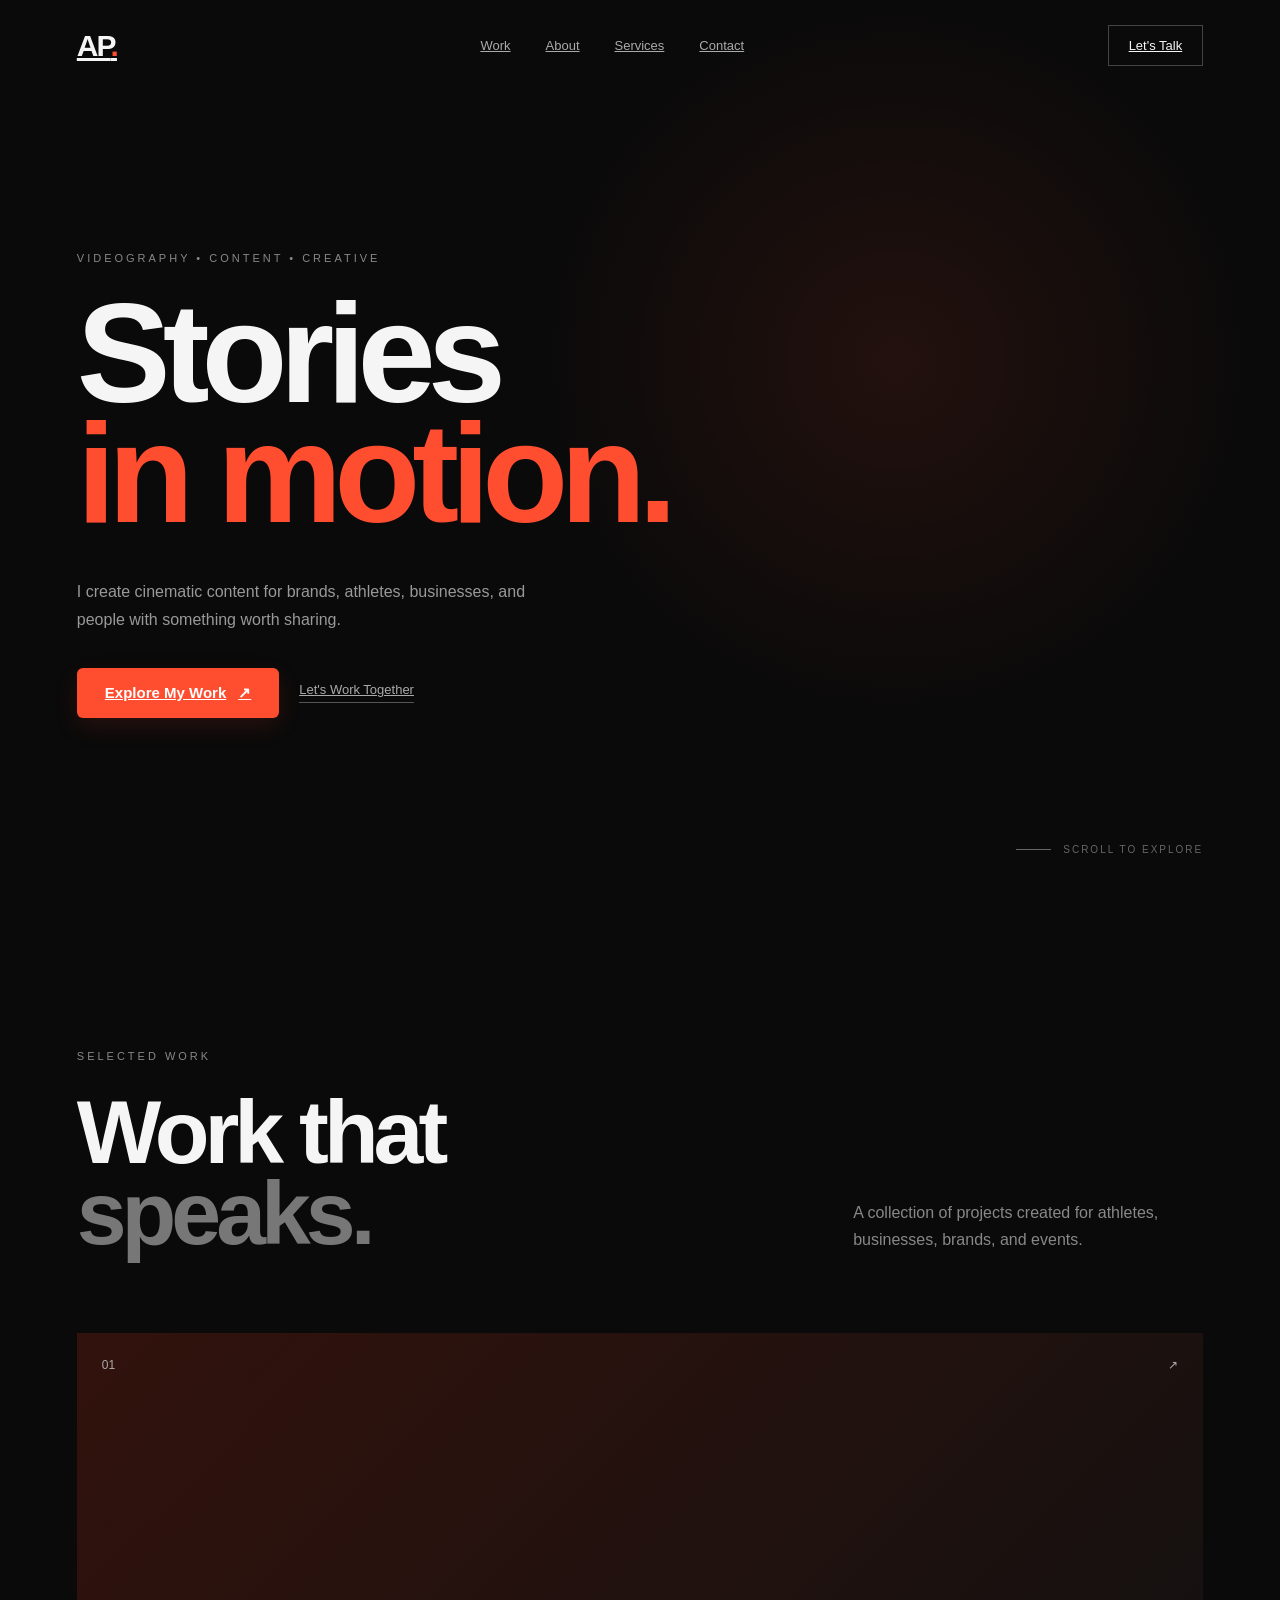
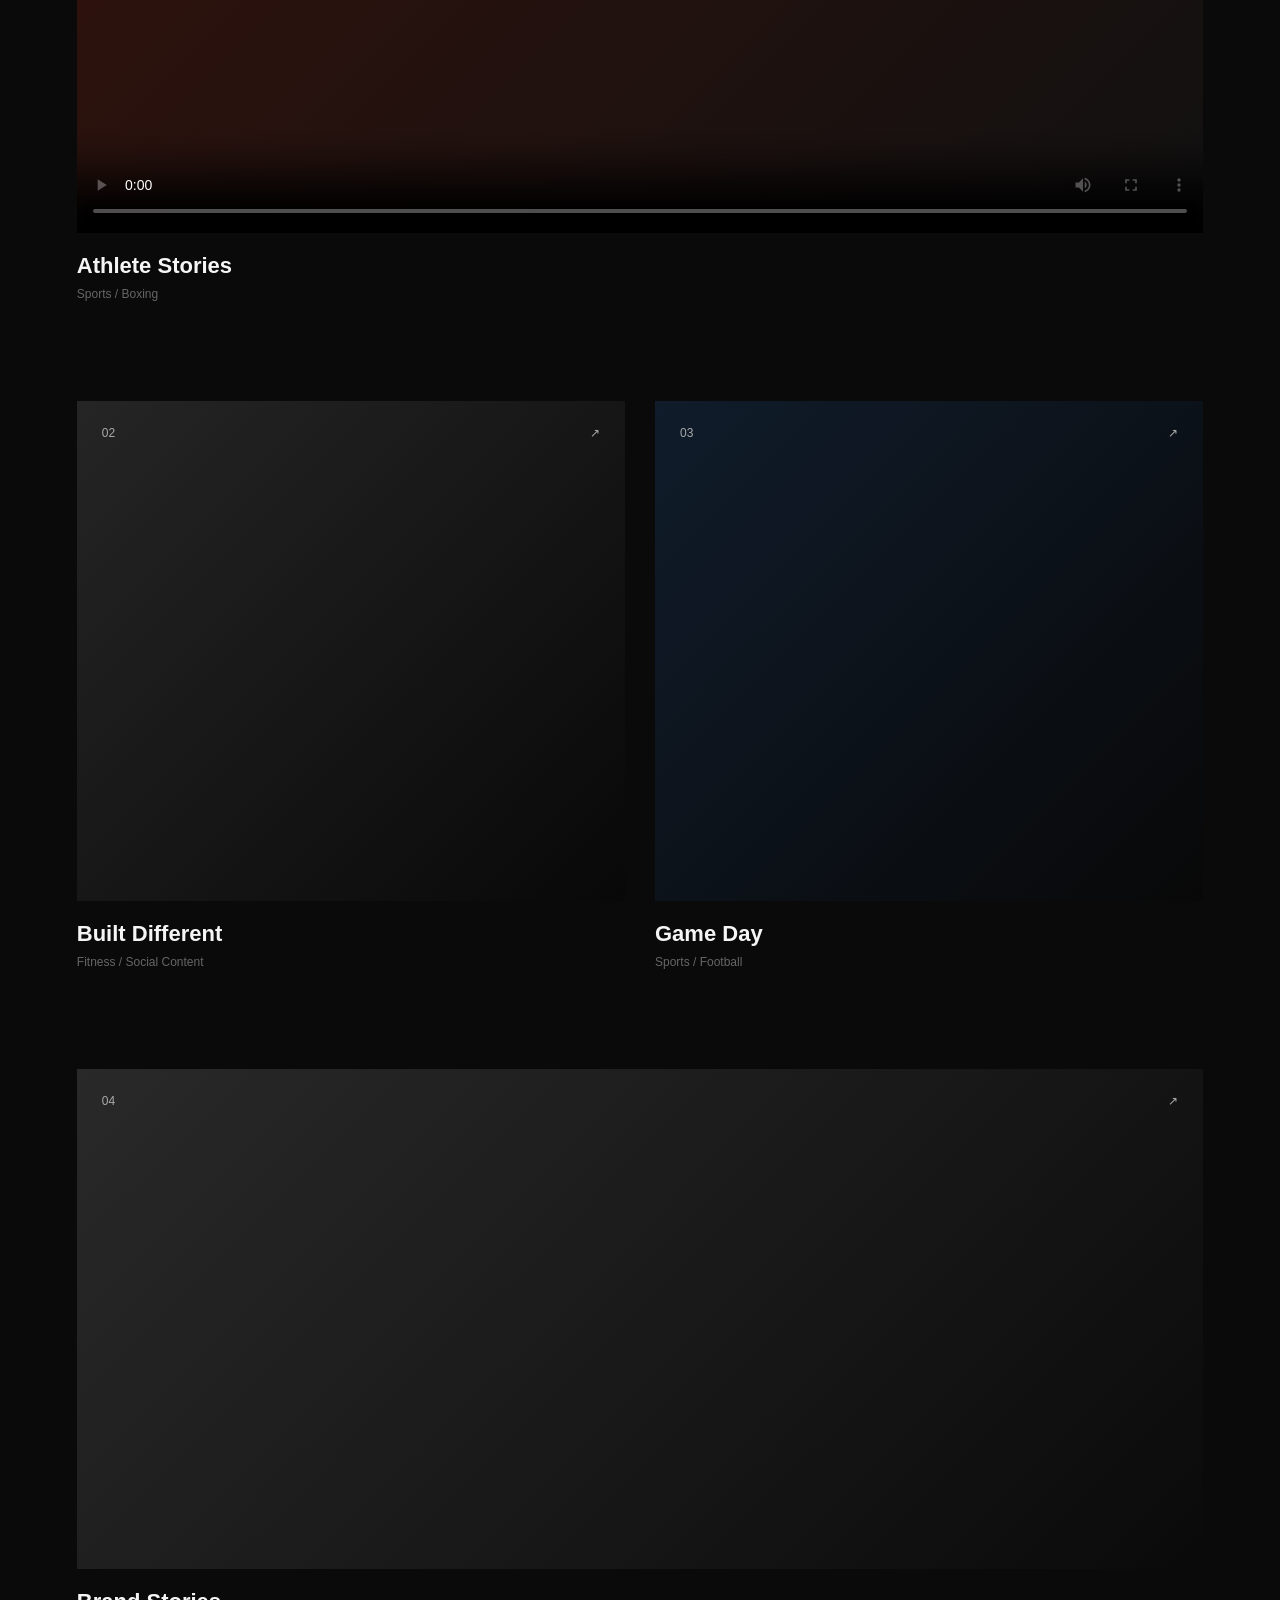
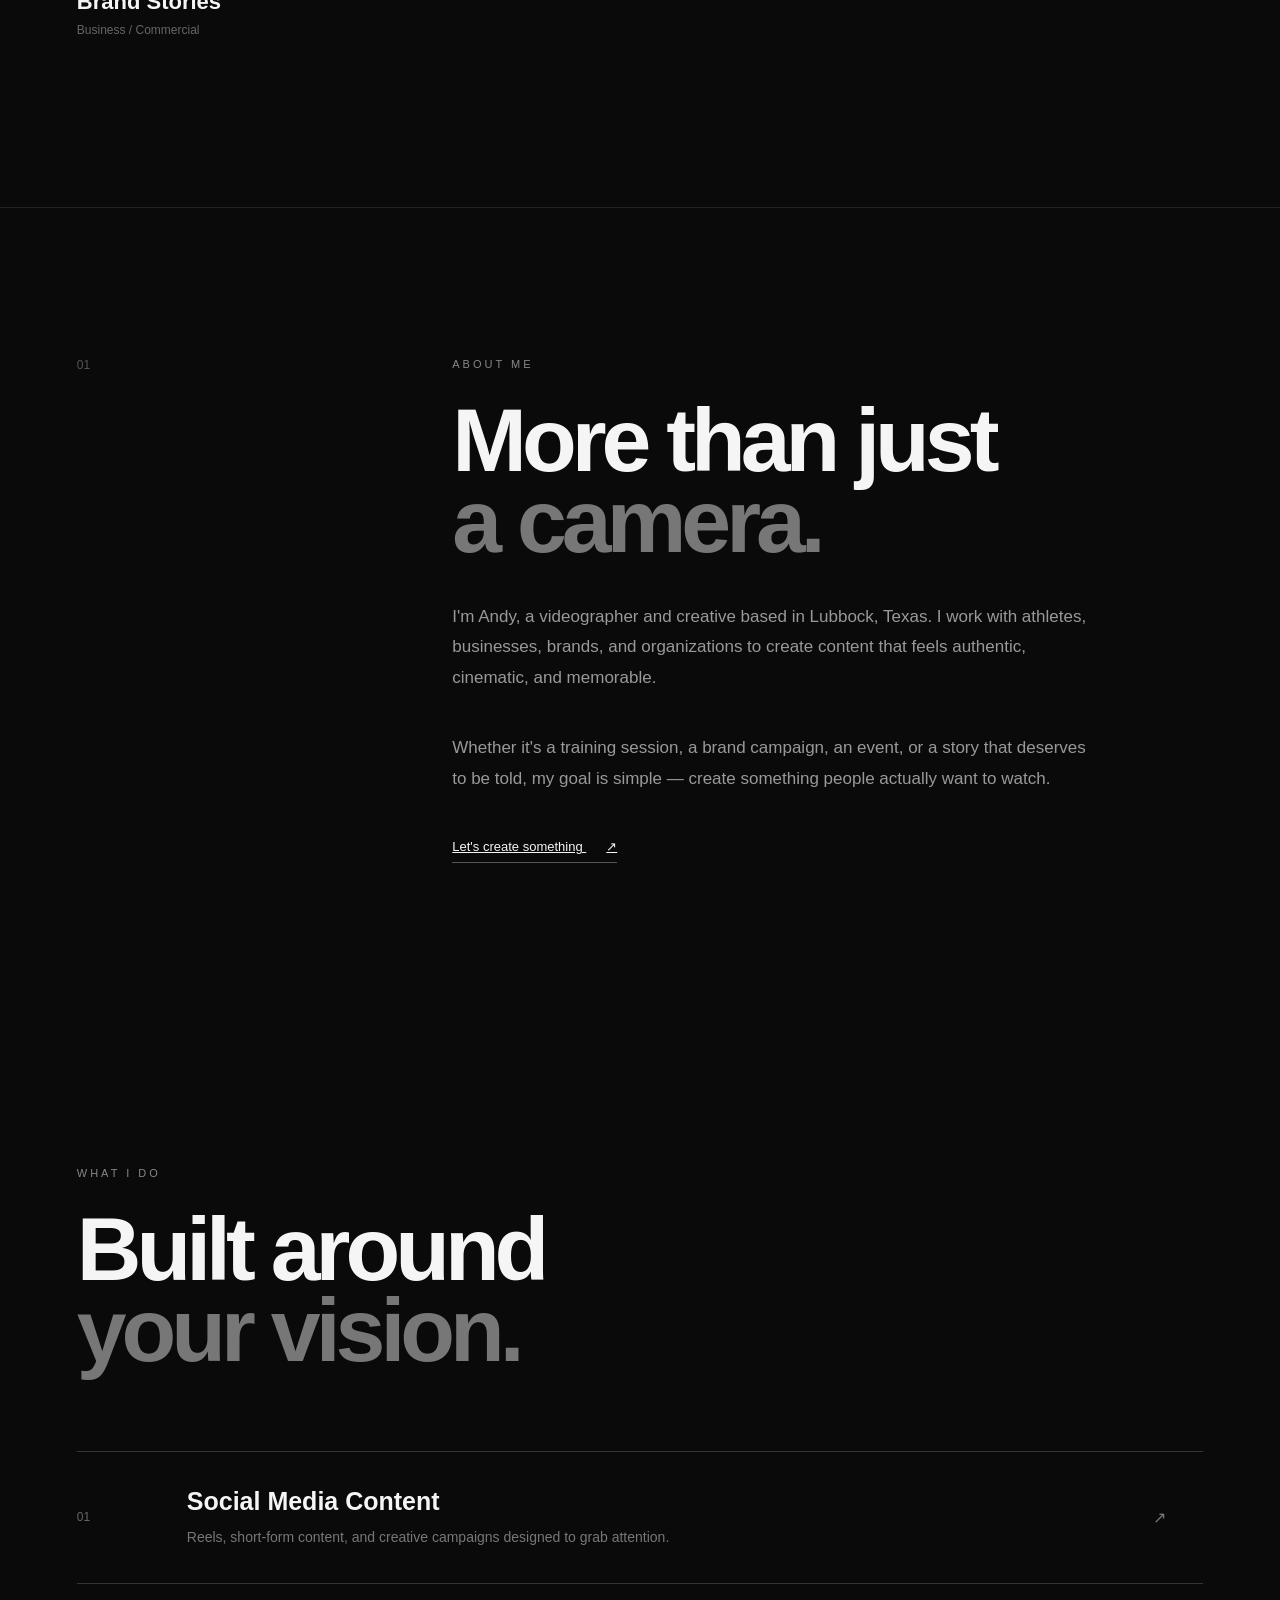
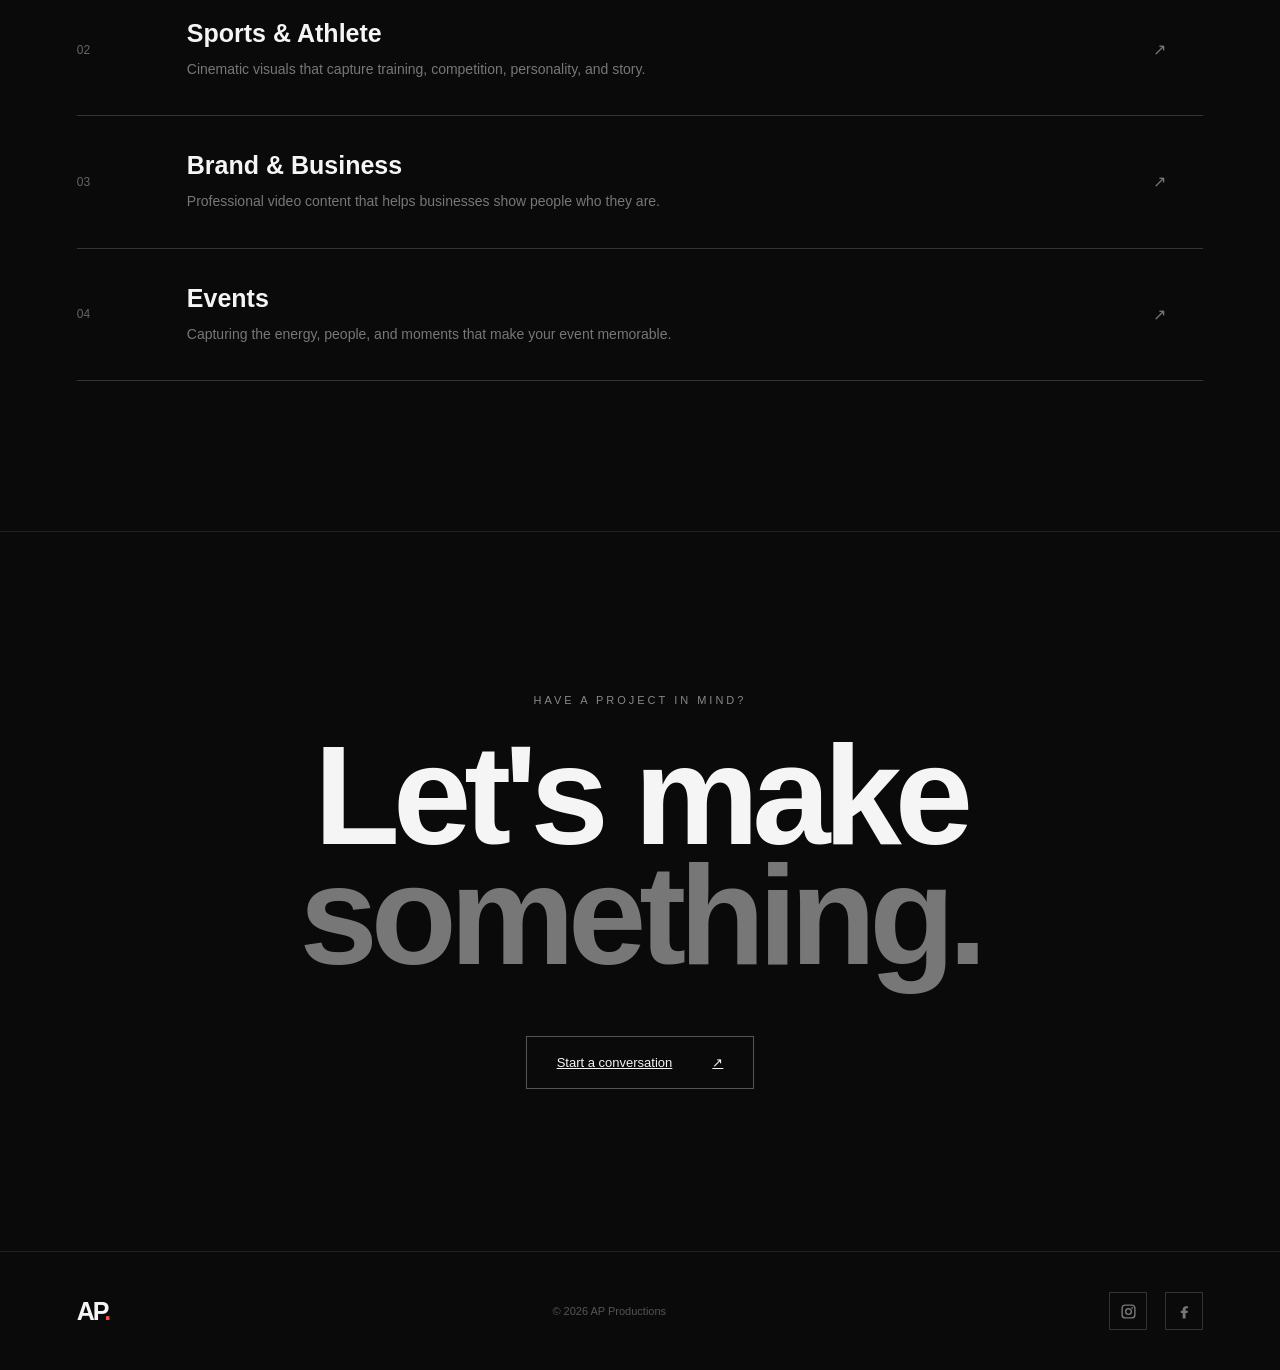
==== index.html @ f0e0a53f "Add files via upload" ====
<!DOCTYPE html>
<html lang="en">
<head>
    <meta charset="UTF-8">
    <meta name="viewport" content="width=device-width, initial-scale=1.0">

    <title>AP Productions | Creative Videography</title>

    <link rel="preconnect" href="https://fonts.googleapis.com">
    <link rel="preconnect" href="https://fonts.gstatic.com" crossorigin>
    <link href="https://fonts.googleapis.com/css2?family=Inter:wght@300;400;600;800&display=swap" rel="stylesheet">

    <link rel="stylesheet" href="style.css">
</head>

<body>

    <!-- ================= NAVIGATION ================= -->

    <header class="navbar">
        <a href="#" class="logo">AP<span>.</span></a>

        <nav>
            <a href="#work">Work</a>
            <a href="#about">About</a>
            <a href="#services">Services</a>
            <a href="#contact">Contact</a>
        </nav>

        <a href="#contact" class="nav-button">Let's Talk</a>
    </header>


    <!-- ================= HERO ================= -->

    <main>

        <section class="hero">

            <div class="hero-content">

                <p class="eyebrow">VIDEOGRAPHY • CONTENT • CREATIVE</p>

                <h1>
                    Stories<br>
                    <span>in motion.</span>
                </h1>

                <p class="hero-description">
                    I create cinematic content for brands, athletes,
                    businesses, and people with something worth sharing.
                </p>

                <div class="hero-buttons">

                    <a href="#work" class="primary-button">
                        Explore My Work
                        <span>↗</span>
                    </a>

                    <a href="#contact" class="secondary-button">
                        Let's Work Together
                    </a>

                </div>

            </div>


            <div class="scroll-indicator">
                <span></span>
                Scroll to explore
            </div>

        </section>


        <!-- ================= WORK ================= -->

        <section id="work" class="work-section">

            <div class="section-heading">

                <div>
                    <p class="eyebrow">SELECTED WORK</p>

                    <h2>
                        Work that<br>
                        <span>speaks.</span>
                    </h2>
                </div>

                <p class="section-description">
                    A collection of projects created for athletes,
                    businesses, brands, and events.
                </p>

            </div>


            <div class="work-grid">

                <article class="work-card large reveal">

                    <div class="work-image boxing">
                        <video controls poster="videos/athlete-poster.jpg" aria-label="Athlete Stories video">
                            <source src="videos/C0600.mp4" type="video/mp4">
                            <p>Your browser does not support HTML5 video. <a href="videos/C0600.mp4">Download the video</a> instead.</p>
                        </video>

                        <div class="work-overlay">
                            <span>01</span>
                            <span>↗</span>
                        </div>
                    </div>

                    <div class="work-info">
                        <div>
                            <h3>Athlete Stories</h3>
                            <p>Sports / Boxing</p>
                        </div>
                    </div>

                </article>


                <article class="work-card reveal">

                    <div class="work-image fitness">
                        <div class="work-overlay">
                            <span>02</span>
                            <span>↗</span>
                        </div>
                    </div>

                    <div class="work-info">
                        <div>
                            <h3>Built Different</h3>
                            <p>Fitness / Social Content</p>
                        </div>
                    </div>

                </article>


                <article class="work-card reveal">

                    <div class="work-image football">
                        <div class="work-overlay">
                            <span>03</span>
                            <span>↗</span>
                        </div>
                    </div>

                    <div class="work-info">
                        <div>
                            <h3>Game Day</h3>
                            <p>Sports / Football</p>
                        </div>
                    </div>

                </article>


                <article class="work-card large reveal">

                    <div class="work-image brand">
                        <div class="work-overlay">
                            <span>04</span>
                            <span>↗</span>
                        </div>
                    </div>

                    <div class="work-info">
                        <div>
                            <h3>Brand Stories</h3>
                            <p>Business / Commercial</p>
                        </div>
                    </div>

                </article>

            </div>

        </section>


        <!-- ================= ABOUT ================= -->

        <section id="about" class="about-section">

            <div class="about-number">
                01
            </div>

            <div class="about-content">

                <p class="eyebrow">ABOUT ME</p>

                <h2>
                    More than just<br>
                    <span>a camera.</span>
                </h2>

                <p class="about-text">
                    I'm Andy, a videographer and creative based in
                    Lubbock, Texas. I work with athletes, businesses,
                    brands, and organizations to create content that
                    feels authentic, cinematic, and memorable.
                </p>

                <p class="about-text">
                    Whether it's a training session, a brand campaign,
                    an event, or a story that deserves to be told,
                    my goal is simple — create something people
                    actually want to watch.
                </p>

                <a href="#contact" class="text-link">
                    Let's create something <span>↗</span>
                </a>

            </div>

        </section>


        <!-- ================= SERVICES ================= -->

        <section id="services" class="services-section">

            <div class="section-heading">

                <div>
                    <p class="eyebrow">WHAT I DO</p>

                    <h2>
                        Built around<br>
                        <span>your vision.</span>
                    </h2>
                </div>

            </div>


            <div class="services-list">

                <div class="service reveal">
                    <span>01</span>

                    <div>
                        <h3>Social Media Content</h3>
                        <p>
                            Reels, short-form content, and creative
                            campaigns designed to grab attention.
                        </p>
                    </div>

                    <span class="service-arrow">↗</span>
                </div>


                <div class="service reveal">
                    <span>02</span>

                    <div>
                        <h3>Sports & Athlete</h3>
                        <p>
                            Cinematic visuals that capture training,
                            competition, personality, and story.
                        </p>
                    </div>

                    <span class="service-arrow">↗</span>
                </div>


                <div class="service reveal">
                    <span>03</span>

                    <div>
                        <h3>Brand & Business</h3>
                        <p>
                            Professional video content that helps
                            businesses show people who they are.
                        </p>
                    </div>

                    <span class="service-arrow">↗</span>
                </div>


                <div class="service reveal">
                    <span>04</span>

                    <div>
                        <h3>Events</h3>
                        <p>
                            Capturing the energy, people, and moments
                            that make your event memorable.
                        </p>
                    </div>

                    <span class="service-arrow">↗</span>
                </div>

            </div>

        </section>


        <!-- ================= CTA ================= -->

        <section id="contact" class="contact-section">

            <p class="eyebrow">HAVE A PROJECT IN MIND?</p>

            <h2>
                Let's make<br>
                <span>something.</span>
            </h2>

            <a href="mailto:your@email.com" class="contact-button">
                Start a conversation
                <span>↗</span>
            </a>

        </section>

    </main>


    <!-- ================= FOOTER ================= -->

    <footer>

        <div class="footer-logo">
            AP<span>.</span>
        </div>

        <p>
            © 2026 AP Productions
        </p>

        <div class="social-links">

            <a href="https://www.instagram.com/" target="_blank" aria-label="Instagram">
                <svg viewBox="0 0 24 24">
                    <path d="M7.5 2h9A5.5 5.5 0 0 1 22 7.5v9a5.5 5.5 0 0 1-5.5 5.5h-9A5.5 5.5 0 0 1 2 16.5v-9A5.5 5.5 0 0 1 7.5 2Zm0 2A3.5 3.5 0 0 0 4 7.5v9A3.5 3.5 0 0 0 7.5 20h9a3.5 3.5 0 0 0 3.5-3.5v-9A3.5 3.5 0 0 0 16.5 4h-9ZM12 7a5 5 0 1 1 0 10 5 5 0 0 1 0-10Zm0 2a3 3 0 1 0 0 6 3 3 0 0 0 0-6Zm5.25-3.25a1.25 1.25 0 1 1 0 2.5 1.25 1.25 0 0 1 0-2.5Z"/>
                </svg>
            </a>


            <a href="https://www.facebook.com/" target="_blank" aria-label="Facebook">
                <svg viewBox="0 0 24 24">
                    <path d="M13.5 22v-8h2.75l.5-3h-3.25V9.05c0-.87.29-1.55 1.58-1.55H17V4.82c-.34-.05-1.5-.14-2.85-.14-2.82 0-4.75 1.72-4.75 4.88V11H6.75v3H9.4v8h4.1Z"/>
                </svg>
            </a>

        </div>

    </footer>


    <script src="script.js"></script>

</body>
</html>
---- style.css ----
/* =========================
   RESET
========================= */

* {
    margin: 0;
    padding: 0;
    box-sizing: border-box;

}

/* Ensure links and SVGs inherit theme colors (avoid stray default purple) */
a:visited {
    color: inherit;
}

svg {
    fill: currentColor;
}

/* Force all anchor states to inherit theme color and use themed focus ring */
a, a:visited, a:hover, a:active, a:focus {
    color: inherit;
}

a:focus {
    outline: none;
    box-shadow: 0 0 0 4px rgba(255,77,48,0.12);
    border-radius: 4px;
}

html {
    scroll-behavior: smooth;
}

:root{
    --bg: #0a0a0a;
    --text: #f5f5f5;
    --muted: #777777;
    --accent: #ff4d30;
    --border: #222222;
}

body {
    background: var(--bg);
    color: var(--text);
    font-family: Arial, Helvetica, sans-serif;
    overflow-x: hidden;
}

    .section-heading h2 span,
    .about-content h2 span,
    .contact-section h2 span {
         color: var(--muted);
    }
::selection {
    background: #ffffff;
    color: #000000;
}


/* =========================
   NAVIGATION
========================= */

.navbar {
    position: fixed;
    top: 0;
    left: 0;

    width: 100%;

    display: flex;
    align-items: center;
    justify-content: space-between;

    padding: 25px 6vw;

    z-index: 1000;

    mix-blend-mode: normal;

    transition: 0.4s ease;
}

.navbar.scrolled {
    background: rgba(10, 10, 10, 0.85);
    backdrop-filter: blur(15px);

    padding-top: 18px;
    padding-bottom: 18px;
}

.logo {
    font-size: 30px;
    font-weight: 800;
    letter-spacing: -2px;
}

.logo span,
.footer-logo span {
    color: var(--accent);
}

.navbar nav {
    display: flex;
    gap: 35px;
}

.navbar nav a {
    font-size: 13px;
    color: #aaa;

    transition: 0.3s ease;
}

.navbar nav a:hover {
    color: white;
}

.nav-button {
    border: 1px solid #444;

    padding: 12px 20px;

    font-size: 13px;

    transition: 0.3s ease;
}

.nav-button:hover {
    background: white;
    color: black;
}


/* =========================
   HERO
========================= */

.hero {
    min-height: 100vh;

    display: flex;
    align-items: center;

    padding: 150px 6vw 80px;

    position: relative;

    background:
        radial-gradient(
            circle at 70% 40%,
            rgba(255, 77, 48, 0.10),
            transparent 35%
        );
}

.hero-content {
    max-width: 1100px;
}

.eyebrow {
    font-size: 11px;
    letter-spacing: 3px;
    color: #888;

    margin-bottom: 30px;
}

.hero h1 {
    font-size: clamp(70px, 11vw, 160px);

    line-height: 0.85;

    letter-spacing: -8px;

    font-weight: 700;

    margin-bottom: 45px;
}

.hero h1 span {
    color: var(--accent);
}

.hero-description {
    max-width: 480px;

    color: #999;

    line-height: 1.7;

    font-size: 16px;

    margin-bottom: 35px;
}

.hero-buttons {
    display: flex;
    align-items: center;
    gap: 20px;
}

.primary-button {
    background: var(--accent);
    color: #fff;

    padding: 16px 28px;

    font-size: 15px;
    font-weight: 700;

    display: inline-flex;
    gap: 12px;
    align-items: center;

    border-radius: 6px;
    box-shadow: 0 8px 24px rgba(255,77,48,0.12);

    transition: transform 0.18s ease, box-shadow 0.18s ease, background 0.18s ease;
}

.primary-button:hover {
    transform: translateY(-3px);
    box-shadow: 0 14px 36px rgba(255,77,48,0.18);
}

.secondary-button {
    color: #aaa;

    font-size: 13px;

    border-bottom: 1px solid #555;

    padding-bottom: 5px;

    transition: 0.3s ease;
}

.secondary-button:hover {
    color: white;
    border-color: white;
}

.scroll-indicator {
    position: absolute;

    bottom: 45px;
    right: 6vw;

    display: flex;
    align-items: center;

    gap: 12px;

    font-size: 10px;

    text-transform: uppercase;

    letter-spacing: 2px;

    color: #666;
}

.scroll-indicator span {
    width: 35px;
    height: 1px;

    background: #666;
}


/* =========================
   WORK
========================= */

.work-section {
    padding: 150px 6vw;
}

.section-heading {
    display: flex;
    justify-content: space-between;
    align-items: end;

    margin-bottom: 80px;
}

.section-heading h2,
.about-content h2 {
    font-size: clamp(55px, 7vw, 100px);

    line-height: 0.9;

    letter-spacing: -5px;
}

.section-heading h2 span,
.about-content h2 span,
.contact-section h2 span {
    color: #777;
}

.section-description {
    max-width: 350px;

    color: #888;

    line-height: 1.7;
}


/* =========================
   WORK GRID
========================= */

.work-grid {
    display: grid;

    grid-template-columns: repeat(2, 1fr);

    gap: 80px 30px;
}

.work-card {
    cursor: pointer;
}

.work-card.large {
    grid-column: span 2;
}

.work-image {
    height: 500px;

    position: relative;

    overflow: hidden;

    background-size: cover;
    background-position: center;

    transition: transform 0.8s cubic-bezier(.2,.8,.2,1);
}

.work-image video {
    width: 100%;
    height: 100%;
    object-fit: cover;
    display: block;
}


/*
   Replace these backgrounds
   with your actual photos/videos later.
*/

.boxing {
    background:
        linear-gradient(
            135deg,
            #32120c,
            #111
        );
}

.fitness {
    background:
        linear-gradient(
            135deg,
            #252525,
            #080808
        );
}

.football {
    background:
        linear-gradient(
            135deg,
            #101c2b,
            #080808
        );
}

.brand {
    background:
        linear-gradient(
            135deg,
            #292929,
            #0a0a0a
        );
}

.work-card:hover .work-image {
    transform: scale(1.03);
}

.work-overlay {
    position: absolute;

    top: 25px;
    left: 25px;
    right: 25px;

    display: flex;
    justify-content: space-between;

    font-size: 12px;

    color: #aaa;
}

.work-info {
    padding: 20px 0;
}

.work-info h3 {
    font-size: 22px;
    margin-bottom: 8px;
}

.work-info p {
    color: #666;
    font-size: 12px;
}


/* =========================
   ABOUT
========================= */

.about-section {
    min-height: 90vh;

    padding: 150px 6vw;

    display: grid;

    grid-template-columns: 1fr 2fr;

    border-top: 1px solid #222;
}

.about-number {
    color: #555;
    font-size: 12px;
}

.about-content {
    max-width: 850px;
}

.about-text {
    max-width: 650px;

    color: #999;

    line-height: 1.8;

    font-size: 17px;

    margin-top: 40px;
}

.text-link {
    display: inline-block;

    margin-top: 45px;

    padding-bottom: 8px;

    border-bottom: 1px solid #555;

    font-size: 13px;

    transition: 0.3s ease;
}

.text-link:hover {
    border-color: white;
}

.text-link span {
    margin-left: 20px;
}


/* =========================
   SERVICES
========================= */

.services-section {
    padding: 150px 6vw;
}

.services-list {
    border-top: 1px solid #333;
}

.service {
    display: grid;

    grid-template-columns: 80px 1fr 50px;

    gap: 30px;

    align-items: center;

    padding: 35px 0;

    border-bottom: 1px solid #333;

    transition: 0.4s ease;
}

.service:hover {
    padding-left: 20px;
}

.service > span:first-child {
    color: #666;
    font-size: 12px;
}

.service h3 {
    font-size: 25px;

    margin-bottom: 10px;
}

.service p {
    color: #777;

    font-size: 14px;

    max-width: 500px;

    line-height: 1.6;
}

.service-arrow {
    color: #777;

    transition: 0.3s ease;
}

.service:hover .service-arrow {
    color: white;

    transform: translate(5px, -5px);
}


/* =========================
   CONTACT
========================= */

.contact-section {
    min-height: 80vh;

    display: flex;

    flex-direction: column;

    justify-content: center;

    align-items: center;

    text-align: center;

    padding: 100px 6vw;

    border-top: 1px solid #222;
}

.contact-section h2 {
    font-size: clamp(70px, 11vw, 150px);

    line-height: 0.85;

    letter-spacing: -7px;

    margin-bottom: 60px;
}

.contact-button {
    border: 1px solid #555;

    padding: 18px 30px;

    display: flex;

    gap: 40px;

    font-size: 13px;

    transition: 0.3s ease;
}

.contact-button:hover {
    background: white;
    color: black;
}


/* =========================
   FOOTER
========================= */

footer {
    padding: 40px 6vw;

    border-top: 1px solid var(--border);

    display: flex;

    justify-content: space-between;

    align-items: center;
}

.footer-logo {
    font-size: 25px;

    font-weight: 800;

    letter-spacing: -2px;
}

footer p {
    color: #555;

    font-size: 11px;
}

.social-links {
    display: flex;
    align-items: center;
    gap: 18px;
}

.social-links a {
    width: 38px;
    height: 38px;

    border: 1px solid #333;

    display: flex;
    align-items: center;
    justify-content: center;

    transition: all 0.3s ease;
}

.social-links svg {
    width: 17px;
    height: 17px;

    fill: #777;

    transition: all 0.3s ease;
}

.social-links a:hover {
    background: white;
    border-color: white;
}

.social-links a:hover svg {
    fill: black;
    transform: scale(1.1);
}


/* =========================
   SCROLL ANIMATIONS
========================= */

.reveal {
    opacity: 0;

    transform: translateY(60px);

    transition:
        opacity 1s ease,
        transform 1s cubic-bezier(.2,.8,.2,1);
}

.reveal.active {
    opacity: 1;

    transform: translateY(0);
}


/* =========================
   MOBILE
========================= */

@media (max-width: 800px) {

    .navbar {
        padding: 20px;
    }

    .navbar nav {
        display: none;
    }

    .nav-button {
        padding: 10px 15px;
    }

    .hero {
        padding: 130px 20px 80px;
    }

    .hero h1 {
        font-size: 70px;

        letter-spacing: -5px;
    }

    .hero-buttons {
        flex-direction: column;

        align-items: flex-start;
    }

    .scroll-indicator {
        display: none;
    }

    .work-section,
    .about-section,
    .services-section {
        padding: 100px 20px;
    }

    .section-heading {
        display: block;
    }

    .section-description {
        margin-top: 30px;
    }

    .work-grid {
        grid-template-columns: 1fr;

        gap: 50px;
    }

    .work-card.large {
        grid-column: span 1;
    }

    .work-image {
        height: 400px;
    }

    .about-section {
        display: block;
    }

    .about-number {
        margin-bottom: 50px;
    }

    .service {
        grid-template-columns: 40px 1fr 20px;

        gap: 15px;
    }

    .service h3 {
        font-size: 19px;
    }

    .service p {
        font-size: 13px;
    }

    .contact-section h2 {
        font-size: 75px;

        letter-spacing: -5px;
    }

    footer {
        flex-direction: column;

        gap: 25px;
    }

}
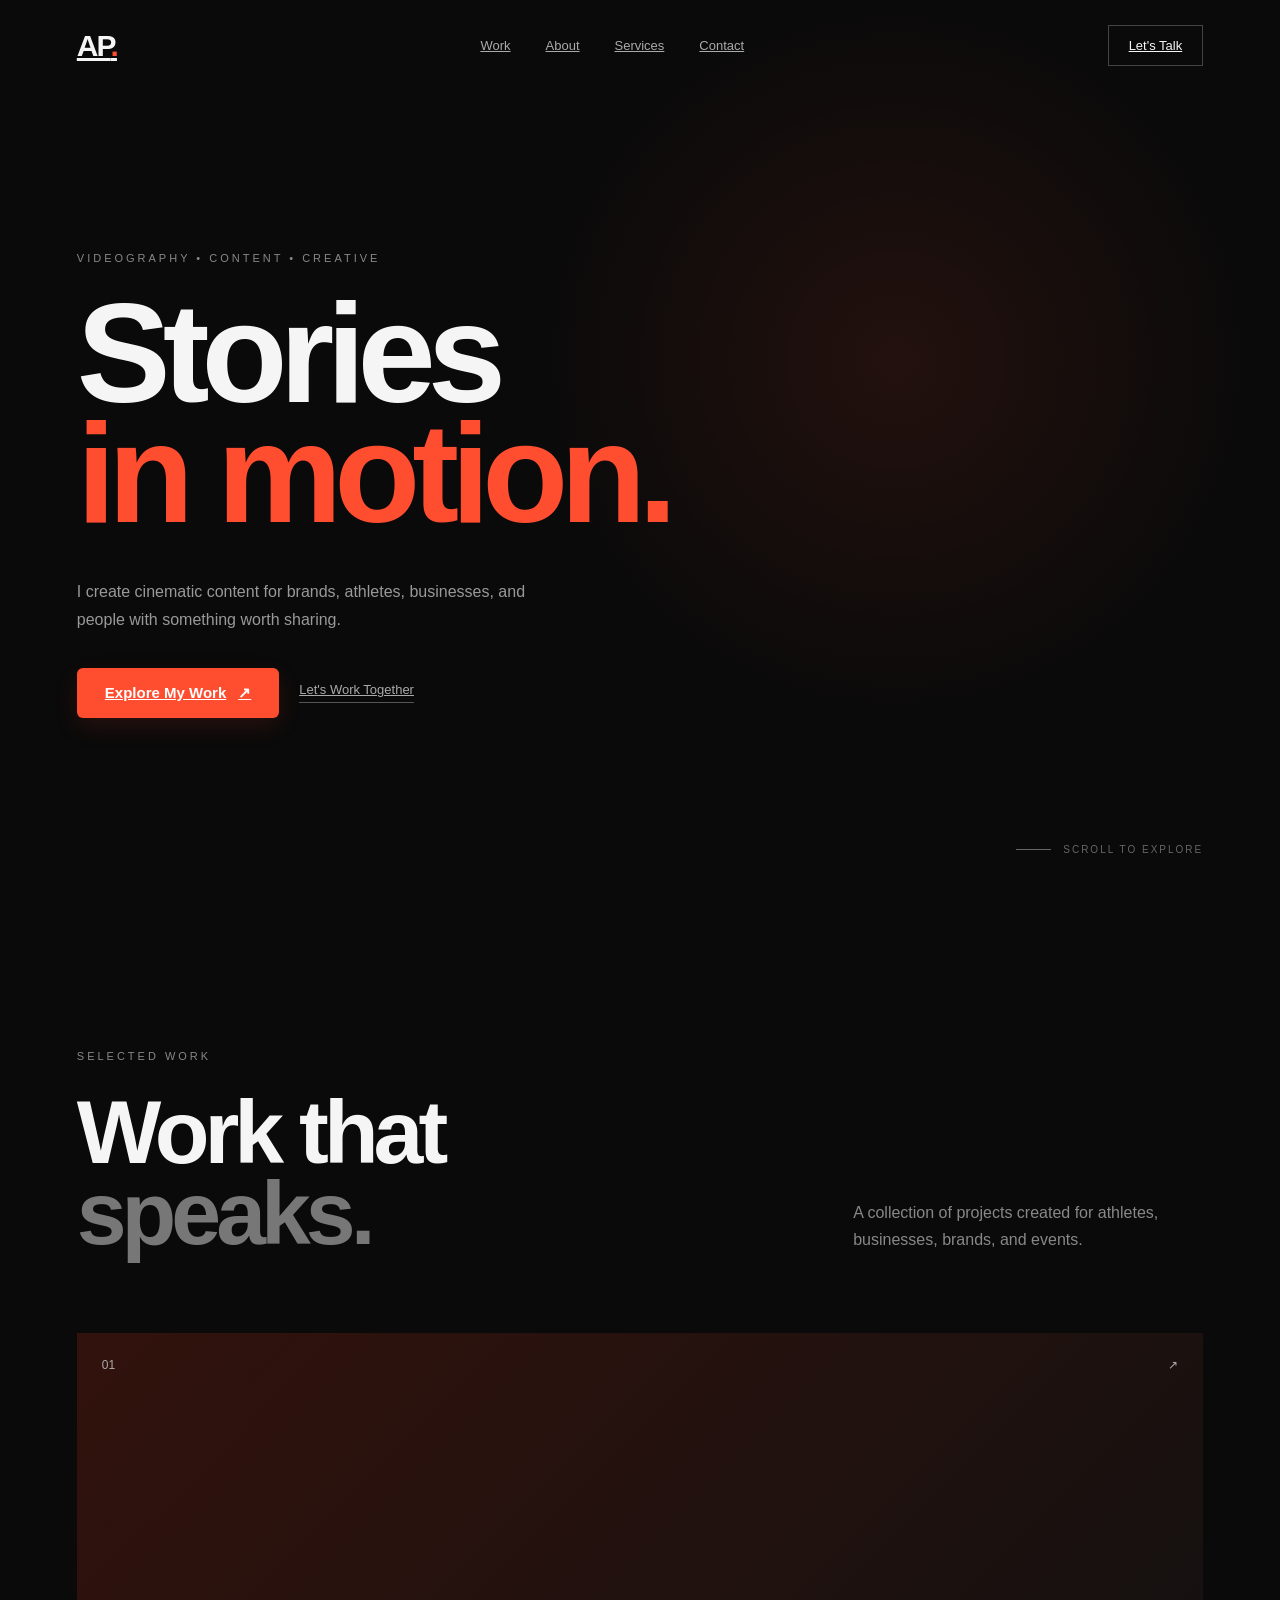
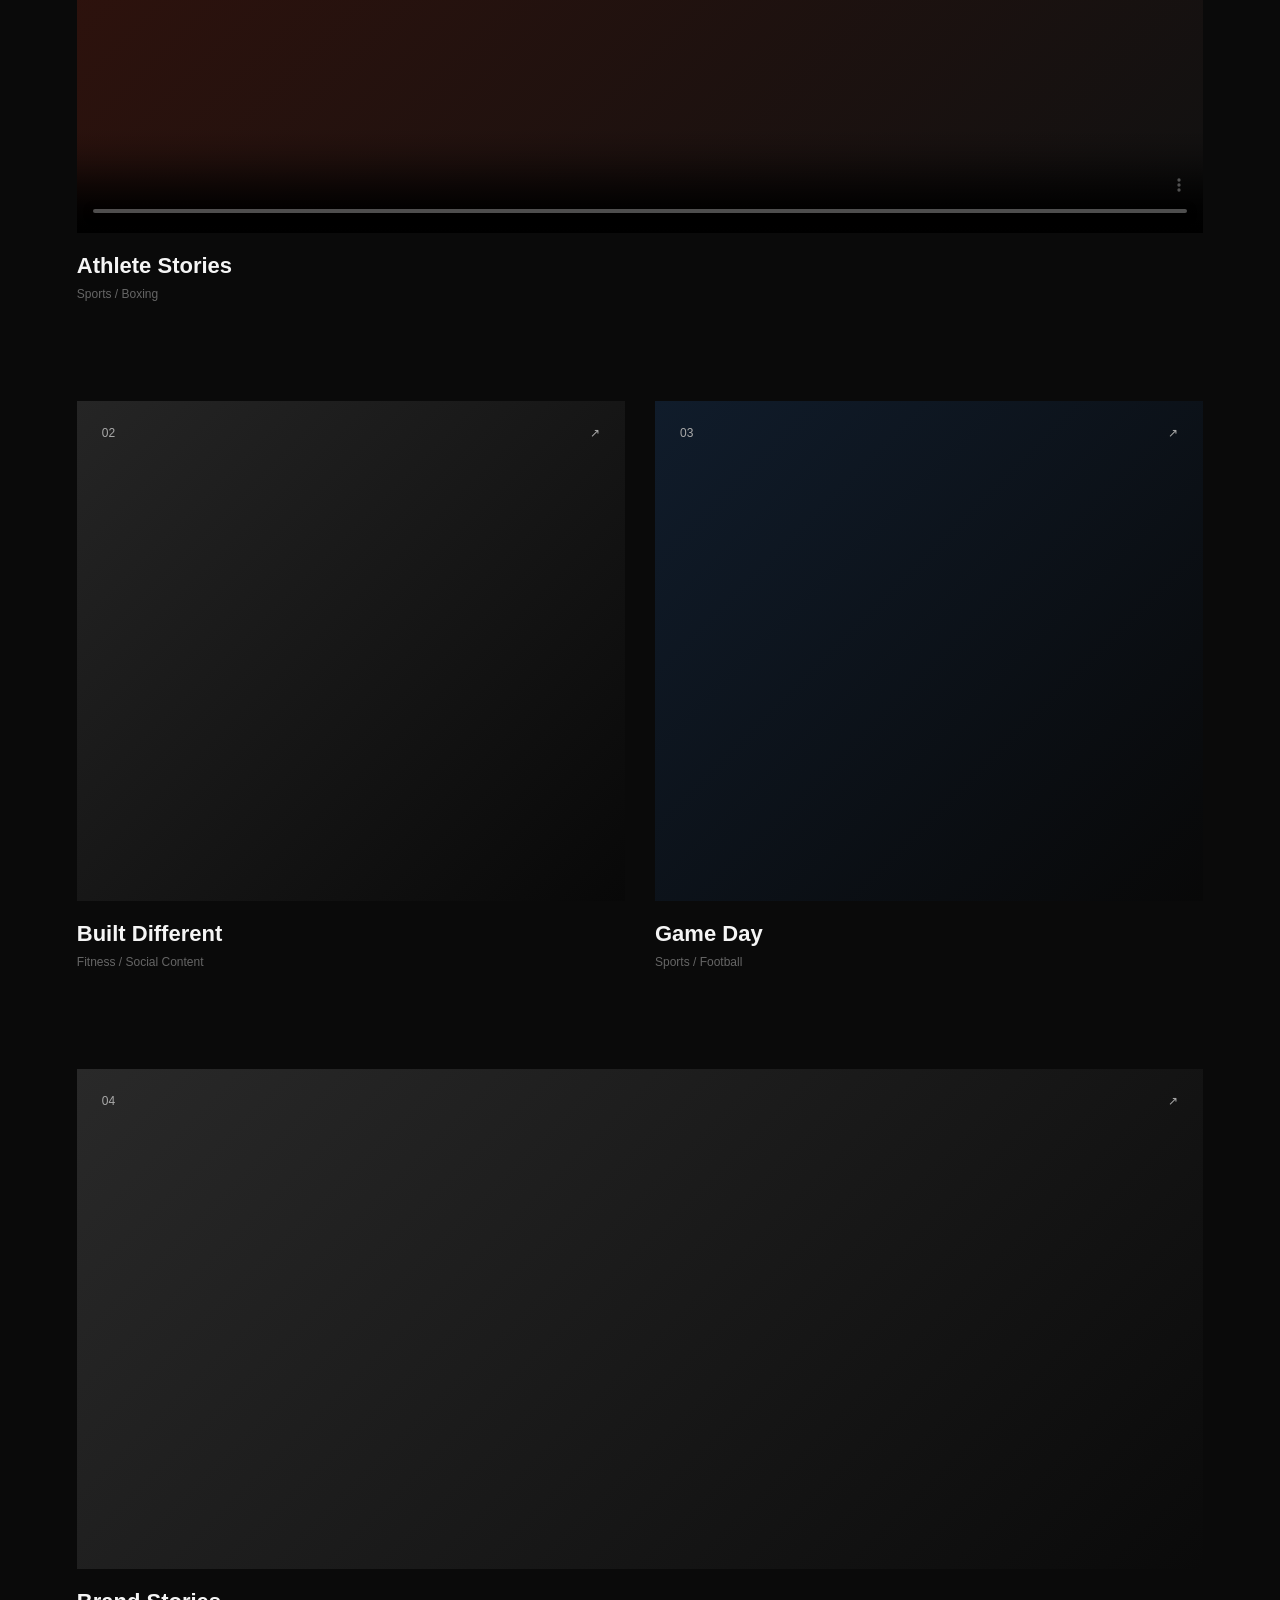
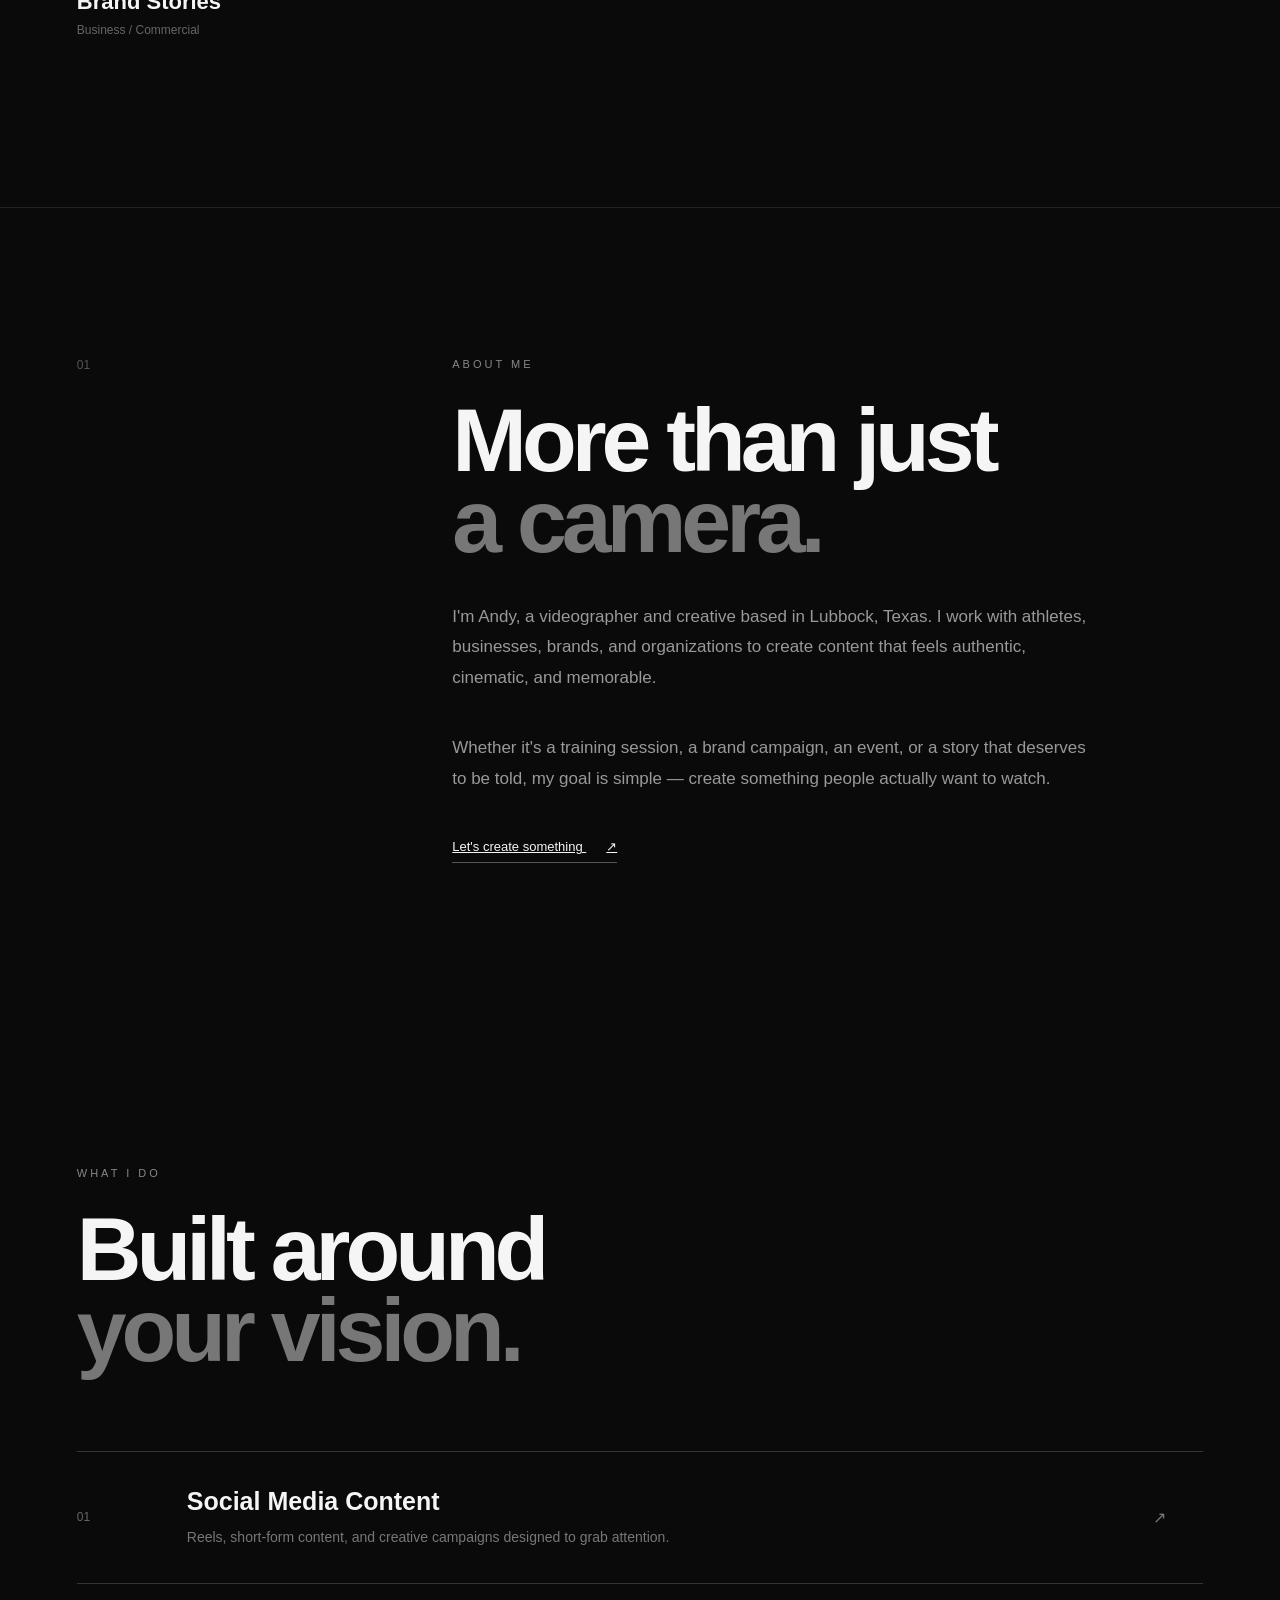
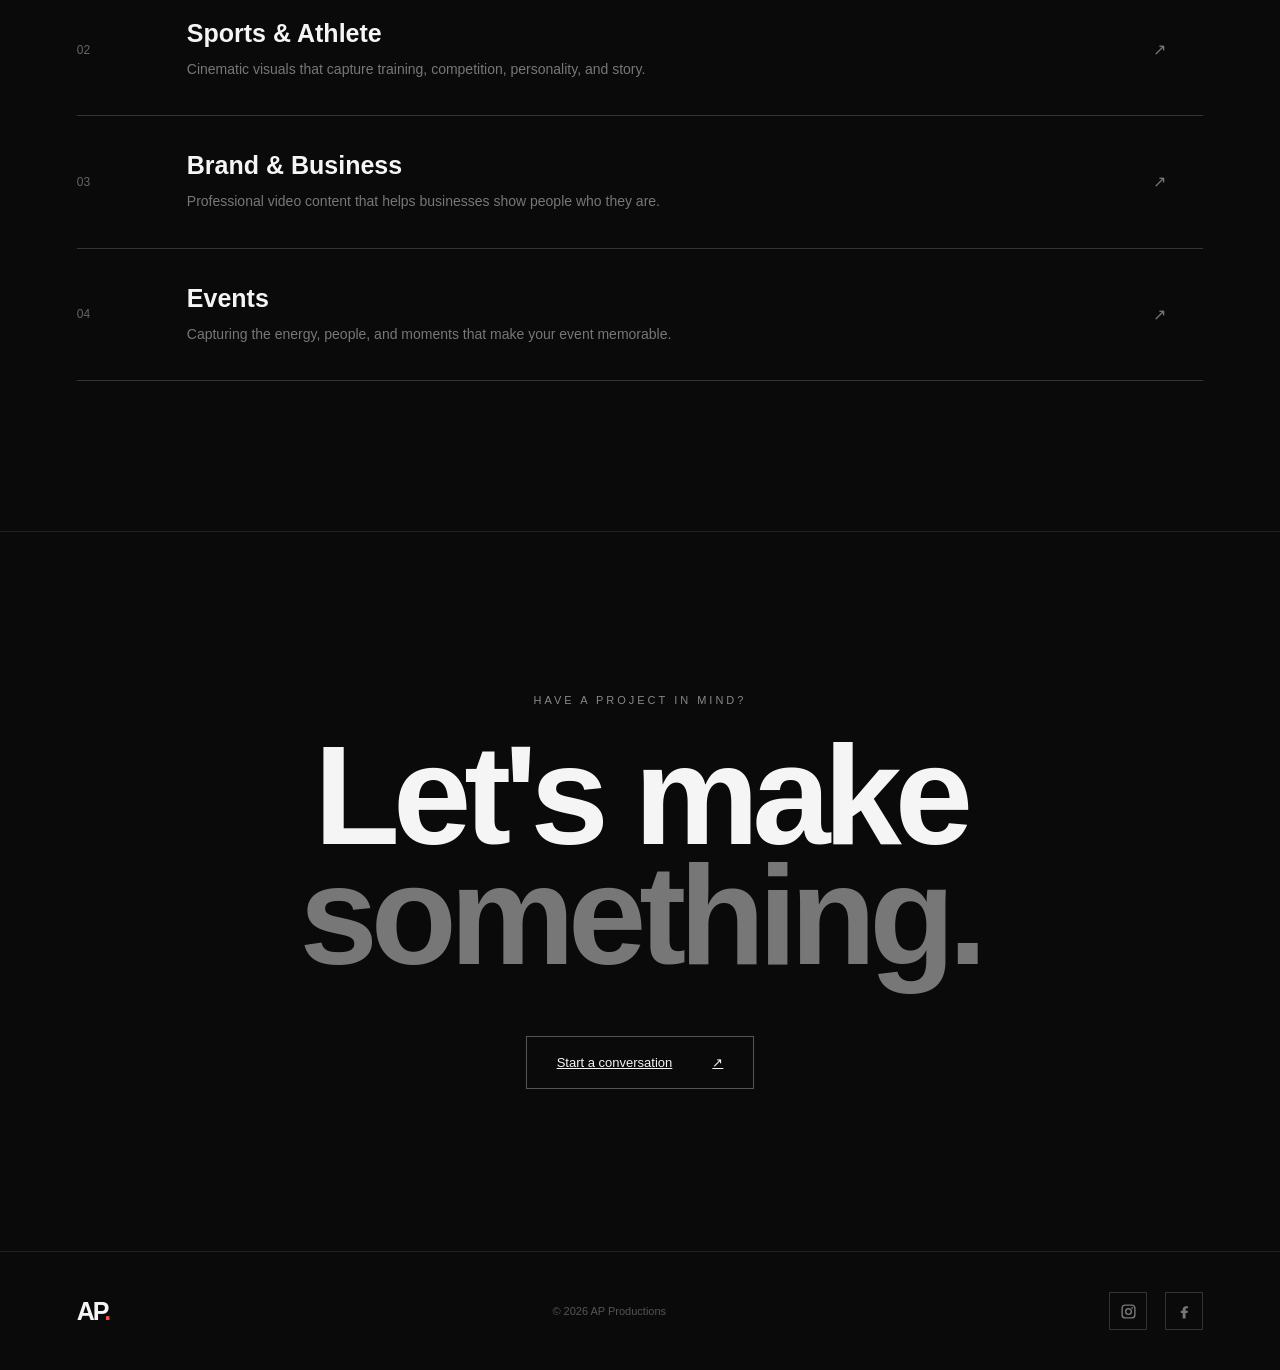
==== commit bb5be828: "Add files via upload" ====
--- a/index.html
+++ b/index.html
@@ -103,9 +103,9 @@
                 <article class="work-card large reveal">
 
                     <div class="work-image boxing">
-                        <video controls poster="videos/athlete-poster.jpg" aria-label="Athlete Stories video">
-                            <source src="videos/C0600.mp4" type="video/mp4">
-                            <p>Your browser does not support HTML5 video. <a href="videos/C0600.mp4">Download the video</a> instead.</p>
+                        <video controls poster="https://res.cloudinary.com/tfjz9pkz/video/upload/v1786253946/athlete-poster.jpg" aria-label="Athlete Stories video">
+                            <source src="https://res.cloudinary.com/tfjz9pkz/video/upload/v1786253946/C0600_d7hea5.mp4" type="video/mp4">
+                            <p>Your browser does not support HTML5 video. <a href="https://res.cloudinary.com/tfjz9pkz/video/upload/v1786253946/C0600_d7hea5.mp4">Download the video</a> instead.</p>
                         </video>
 
                         <div class="work-overlay">
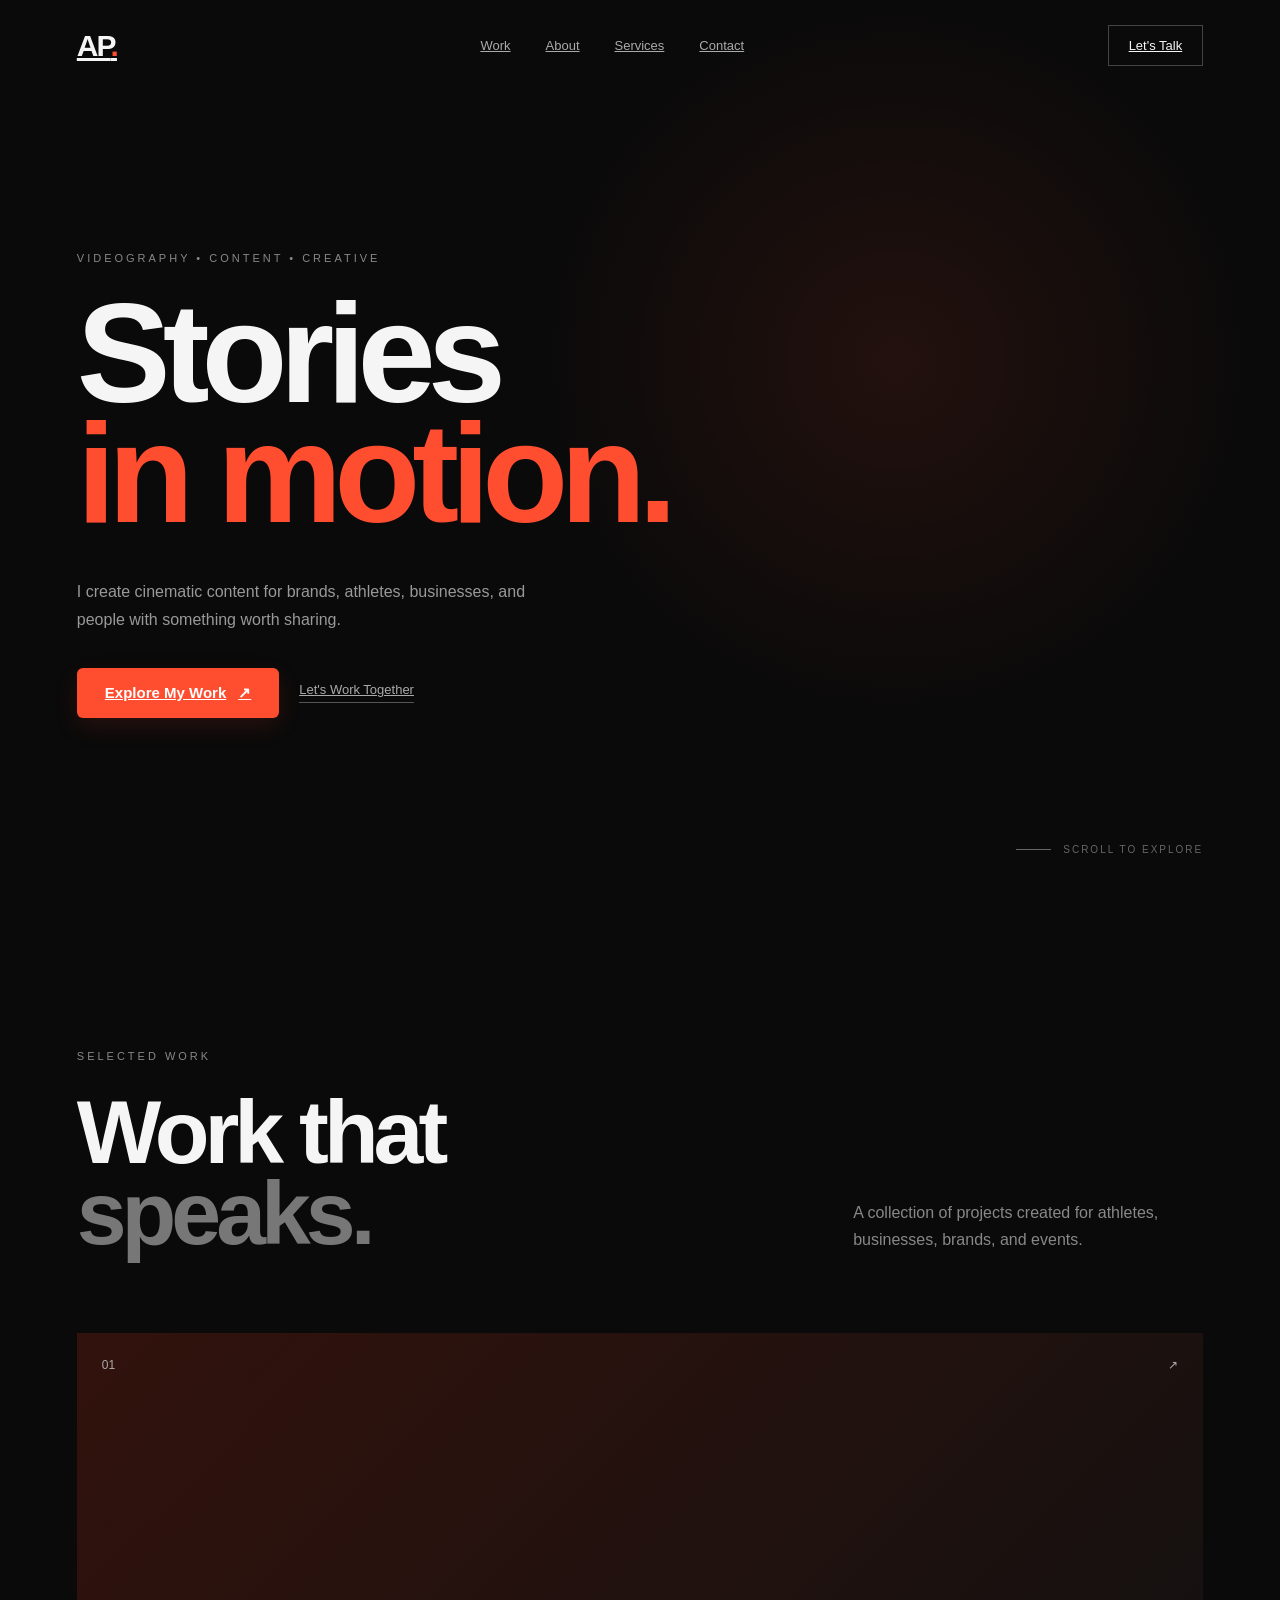
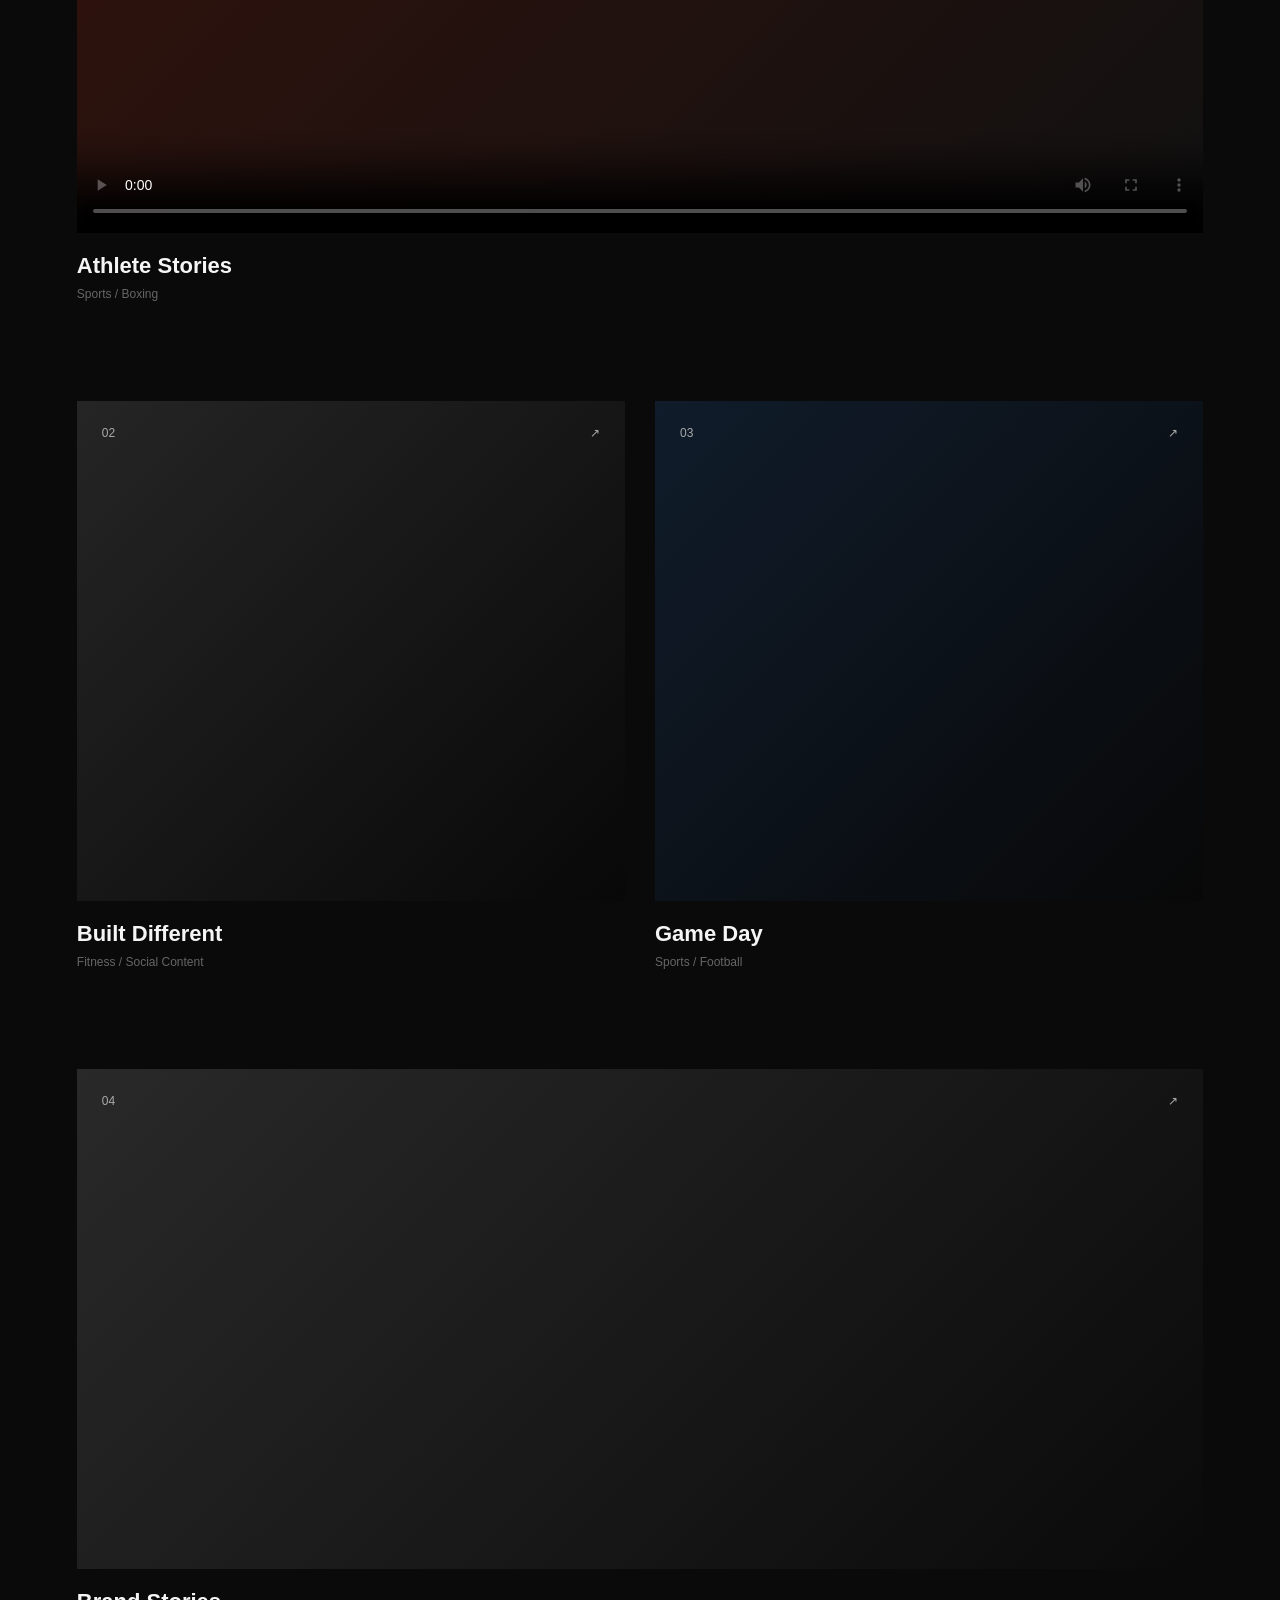
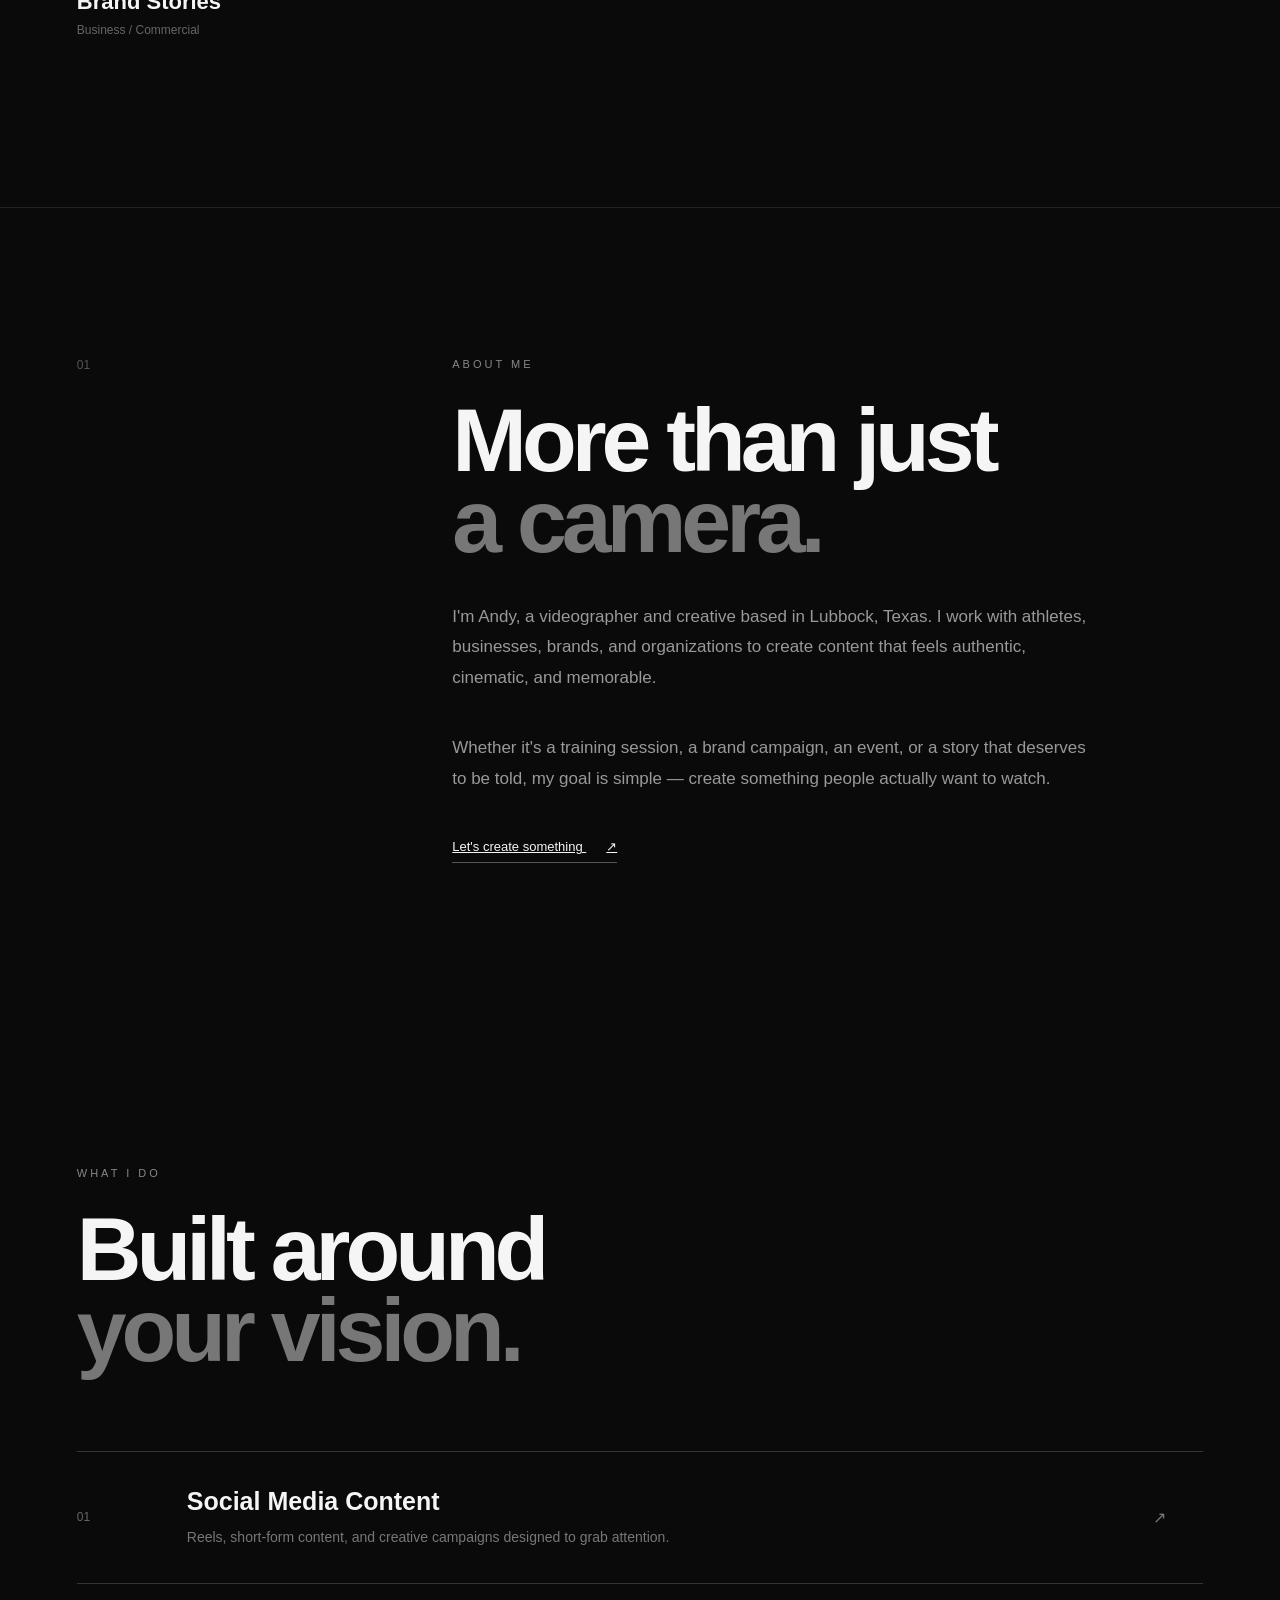
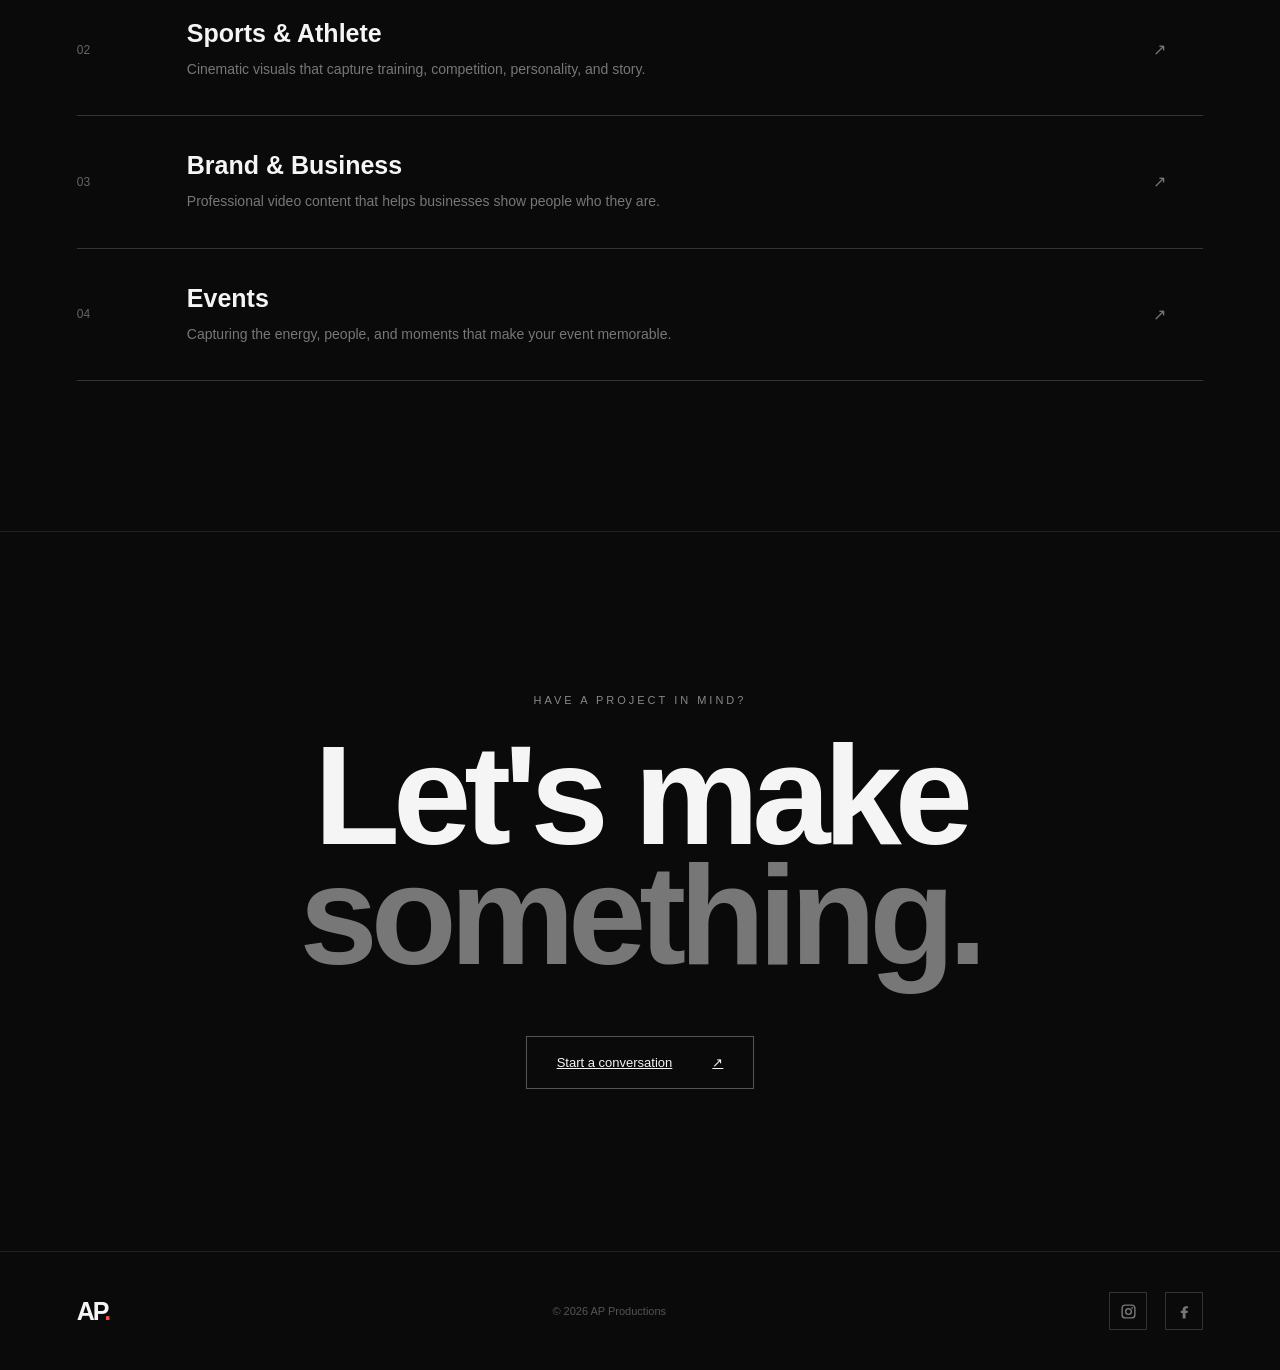
==== commit 060f46b4: "Add files via upload" ====
--- a/index.html
+++ b/index.html
@@ -105,7 +105,6 @@
                     <div class="work-image boxing">
                         <video controls poster="https://res.cloudinary.com/tfjz9pkz/video/upload/v1786253946/athlete-poster.jpg" aria-label="Athlete Stories video">
                             <source src="https://res.cloudinary.com/tfjz9pkz/video/upload/v1786253946/C0600_d7hea5.mp4" type="video/mp4">
-                            <p>Your browser does not support HTML5 video. <a href="https://res.cloudinary.com/tfjz9pkz/video/upload/v1786253946/C0600_d7hea5.mp4">Download the video</a> instead.</p>
                         </video>
 
                         <div class="work-overlay">
